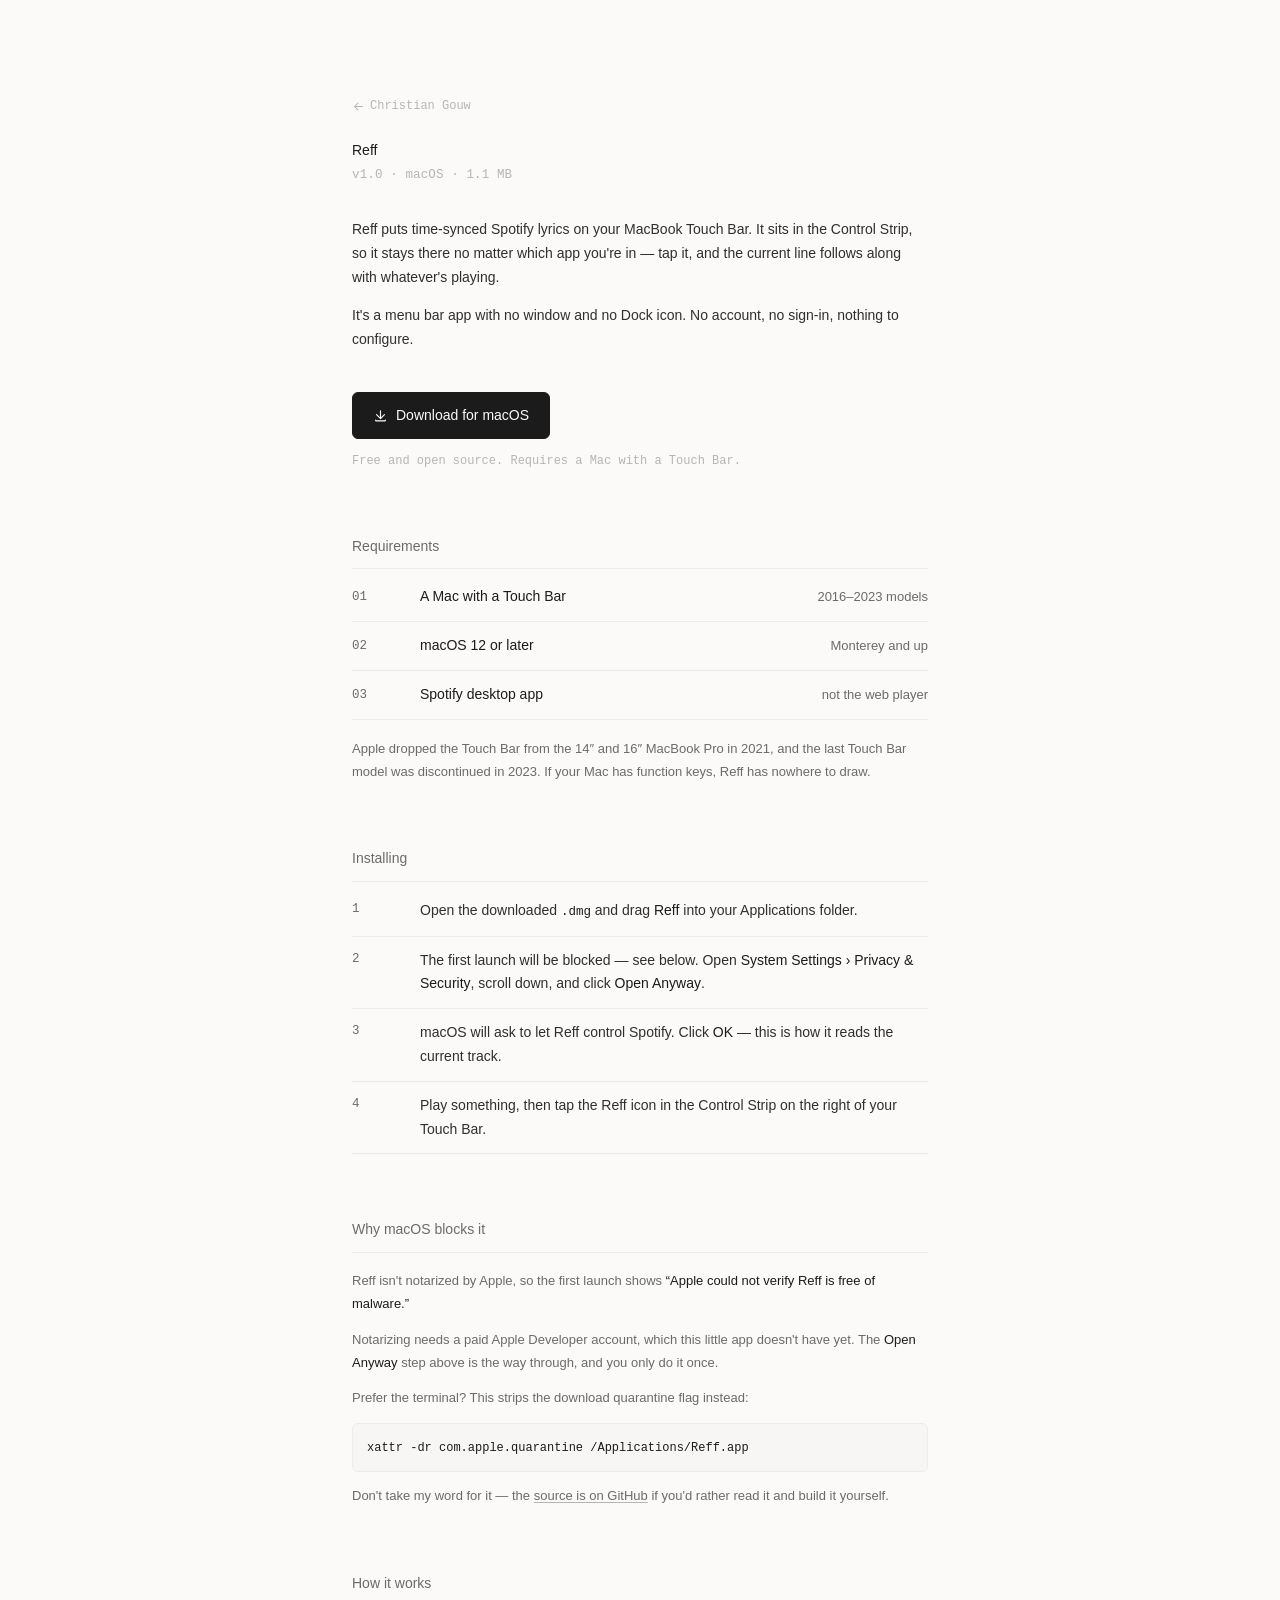
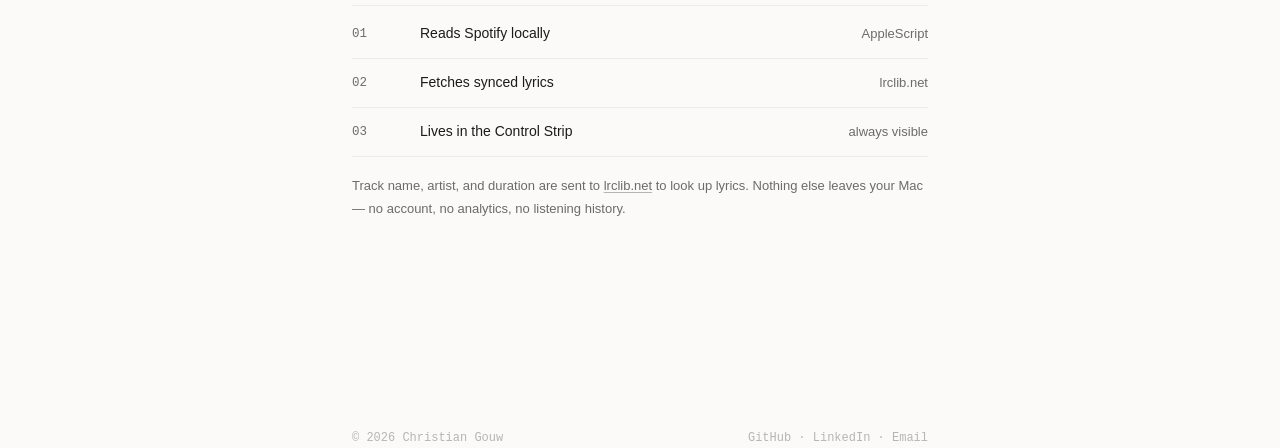
==== reff/index.html @ d60e0611 "feat: add /reff download page for the Touch Bar lyrics app Adds a landing page at /reff that serves " ====
<!doctype html>
<html lang="en">
  <head>
    <meta charset="UTF-8" />
    <meta name="viewport" content="width=device-width, initial-scale=1.0" />
    <title>Reff — Spotify lyrics on your MacBook Touch Bar</title>
    <meta
      name="description"
      content="Reff is a tiny macOS menu bar app that shows time-synced Spotify lyrics on your MacBook Touch Bar. Free download, no account needed."
    />
    <meta name="robots" content="index, follow" />
    <link rel="canonical" href="https://cehaaa.github.io/reff/" />

    <link rel="icon" href="/favicon.ico" sizes="any" />
    <link
      rel="icon"
      type="image/png"
      sizes="32x32"
      href="/assets/images/favicon-32.png"
    />
    <link rel="apple-touch-icon" href="/assets/images/apple-touch-icon.png" />
    <link rel="manifest" href="/site.webmanifest" />
    <meta name="theme-color" content="#fbfaf8" />

    <meta property="og:type" content="website" />
    <meta property="og:url" content="https://cehaaa.github.io/reff/" />
    <meta
      property="og:title"
      content="Reff — Spotify lyrics on your MacBook Touch Bar"
    />
    <meta
      property="og:description"
      content="A tiny macOS menu bar app that shows time-synced Spotify lyrics on your MacBook Touch Bar."
    />
    <meta
      property="og:image"
      content="https://cehaaa.github.io/assets/images/og-image.png"
    />
    <meta property="og:image:width" content="1200" />
    <meta property="og:image:height" content="630" />
    <meta name="twitter:card" content="summary_large_image" />
    <meta
      name="twitter:title"
      content="Reff — Spotify lyrics on your MacBook Touch Bar"
    />
    <meta
      name="twitter:description"
      content="A tiny macOS menu bar app that shows time-synced Spotify lyrics on your MacBook Touch Bar."
    />
    <meta
      name="twitter:image"
      content="https://cehaaa.github.io/assets/images/og-image.png"
    />

    <link rel="preconnect" href="https://api.fontshare.com" />
    <link rel="preconnect" href="https://fonts.googleapis.com" />
    <link rel="preconnect" href="https://fonts.gstatic.com" crossorigin />
    <link
      rel="preload"
      as="style"
      href="https://api.fontshare.com/v2/css?f[]=switzer@400,500,600&display=swap"
    />
    <link
      rel="preload"
      as="style"
      href="https://fonts.googleapis.com/css2?family=JetBrains+Mono:wght@400;500&display=swap"
    />
    <noscript>
      <link
        rel="stylesheet"
        href="https://api.fontshare.com/v2/css?f[]=switzer@400,500,600&display=swap"
      />
      <link
        rel="stylesheet"
        href="https://fonts.googleapis.com/css2?family=JetBrains+Mono:wght@400;500&display=swap"
      />
    </noscript>
    <link rel="stylesheet" href="/assets/css/style.css" />
    <link rel="stylesheet" href="/assets/css/reff.css" />

    <!-- google tag (ga.js) -->
    <script
      async
      src="https://www.googletagmanager.com/gtag/js?id=G-DT6Z4EZ3HE"
    ></script>
    <script src="/assets/js/ga.js" defer></script>
  </head>
  <body>
    <main>
      <div class="fade-in">
        <header>
          <div class="container intro">
            <a class="back-link" href="/">
              <svg viewBox="0 0 20 20" fill="currentColor" aria-hidden="true">
                <path
                  fill-rule="evenodd"
                  d="M17 10a.75.75 0 0 1-.75.75H5.612l4.158 3.96a.75.75 0 1 1-1.04 1.08l-5.5-5.25a.75.75 0 0 1 0-1.08l5.5-5.25a.75.75 0 1 1 1.04 1.08L5.612 9.25H16.25A.75.75 0 0 1 17 10Z"
                  clip-rule="evenodd"
                />
              </svg>
              Christian Gouw
            </a>
            <h1 class="name">Reff</h1>
            <p class="updated">v1.0 &middot; macOS &middot; 1.1 MB</p>
          </div>
        </header>

        <section>
          <div class="container bio">
            <p>
              Reff puts time-synced Spotify lyrics on your MacBook Touch Bar. It
              sits in the Control Strip, so it stays there no matter which app
              you're in &mdash; tap it, and the current line follows along with
              whatever's playing.
            </p>
            <p>
              It's a menu bar app with no window and no Dock icon. No account,
              no sign-in, nothing to configure.
            </p>
          </div>
        </section>

        <section>
          <div class="container">
            <div class="download">
              <a class="download-button" href="/reff/Reff-1.0.dmg" download>
                <svg viewBox="0 0 20 20" fill="currentColor" aria-hidden="true">
                  <path
                    fill-rule="evenodd"
                    d="M10 3a.75.75 0 0 1 .75.75v8.638l3.96-4.158a.75.75 0 1 1 1.08 1.04l-5.25 5.5a.75.75 0 0 1-1.08 0l-5.25-5.5a.75.75 0 1 1 1.08-1.04l3.96 4.158V3.75A.75.75 0 0 1 10 3Z"
                    clip-rule="evenodd"
                  />
                  <path
                    d="M3.5 15.25a.75.75 0 0 1 .75.75v.25h11.5V16a.75.75 0 0 1 1.5 0v.5A1.5 1.5 0 0 1 15.75 18H4.25a1.5 1.5 0 0 1-1.5-1.5V16a.75.75 0 0 1 .75-.75Z"
                  />
                </svg>
                Download for macOS
              </a>
              <p class="download-note">
                Free and open source. Requires a Mac with a Touch Bar.
              </p>
            </div>
          </div>
        </section>

        <section>
          <div class="container list-section">
            <header class="list-header">
              <h2>Requirements</h2>
            </header>

            <ul class="entry-list entry-list-group entry-list-wrap">
              <li class="entry">
                <div class="entry-wrapper">
                  <span class="entry-meta">01</span>
                  <span class="entry-main">
                    <span class="entry-label">A Mac with a Touch Bar</span>
                  </span>
                  <span class="entry-detail">2016&ndash;2023 models</span>
                </div>
              </li>
              <li class="entry">
                <div class="entry-wrapper">
                  <span class="entry-meta">02</span>
                  <span class="entry-main">
                    <span class="entry-label">macOS 12 or later</span>
                  </span>
                  <span class="entry-detail">Monterey and up</span>
                </div>
              </li>
              <li class="entry">
                <div class="entry-wrapper">
                  <span class="entry-meta">03</span>
                  <span class="entry-main">
                    <span class="entry-label">Spotify desktop app</span>
                  </span>
                  <span class="entry-detail">not the web player</span>
                </div>
              </li>
            </ul>

            <p class="section-note">
              Apple dropped the Touch Bar from the 14&Prime; and 16&Prime;
              MacBook Pro in 2021, and the last Touch Bar model was discontinued
              in 2023. If your Mac has function keys, Reff has nowhere to draw.
            </p>
          </div>
        </section>

        <section>
          <div class="container list-section">
            <header class="list-header">
              <h2>Installing</h2>
            </header>

            <ol class="steps">
              <li>
                <span class="step-num">1</span>
                <span class="step-body">
                  Open the downloaded <code>.dmg</code> and drag
                  <strong>Reff</strong> into your Applications folder.
                </span>
              </li>
              <li>
                <span class="step-num">2</span>
                <span class="step-body">
                  The first launch will be blocked &mdash; see below. Open
                  <strong>System Settings &rsaquo; Privacy &amp; Security</strong>,
                  scroll down, and click <strong>Open Anyway</strong>.
                </span>
              </li>
              <li>
                <span class="step-num">3</span>
                <span class="step-body">
                  macOS will ask to let Reff control Spotify. Click
                  <strong>OK</strong> &mdash; this is how it reads the current
                  track.
                </span>
              </li>
              <li>
                <span class="step-num">4</span>
                <span class="step-body">
                  Play something, then tap the Reff icon in the Control Strip on
                  the right of your Touch Bar.
                </span>
              </li>
            </ol>
          </div>
        </section>

        <section>
          <div class="container list-section">
            <header class="list-header">
              <h2>Why macOS blocks it</h2>
            </header>

            <div class="callout">
              <p>
                Reff isn't notarized by Apple, so the first launch shows
                <em>&ldquo;Apple could not verify Reff is free of
                malware.&rdquo;</em>
              </p>
              <p>
                Notarizing needs a paid Apple Developer account, which this
                little app doesn't have yet. The
                <strong>Open Anyway</strong> step above is the way through, and
                you only do it once.
              </p>
              <p>
                Prefer the terminal? This strips the download quarantine flag
                instead:
              </p>
              <pre><code>xattr -dr com.apple.quarantine /Applications/Reff.app</code></pre>
              <p class="callout-foot">
                Don't take my word for it &mdash; the
                <a
                  href="https://github.com/cehaaa"
                  target="_blank"
                  rel="noopener noreferrer"
                  >source is on GitHub</a
                >
                if you'd rather read it and build it yourself.
              </p>
            </div>
          </div>
        </section>

        <section>
          <div class="container list-section">
            <header class="list-header">
              <h2>How it works</h2>
            </header>

            <ul class="entry-list entry-list-group entry-list-wrap">
              <li class="entry">
                <div class="entry-wrapper">
                  <span class="entry-meta">01</span>
                  <span class="entry-main">
                    <span class="entry-label">Reads Spotify locally</span>
                  </span>
                  <span class="entry-detail">AppleScript</span>
                </div>
              </li>
              <li class="entry">
                <div class="entry-wrapper">
                  <span class="entry-meta">02</span>
                  <span class="entry-main">
                    <span class="entry-label">Fetches synced lyrics</span>
                  </span>
                  <span class="entry-detail">lrclib.net</span>
                </div>
              </li>
              <li class="entry">
                <div class="entry-wrapper">
                  <span class="entry-meta">03</span>
                  <span class="entry-main">
                    <span class="entry-label">Lives in the Control Strip</span>
                  </span>
                  <span class="entry-detail">always visible</span>
                </div>
              </li>
            </ul>

            <p class="section-note">
              Track name, artist, and duration are sent to
              <a
                href="https://lrclib.net"
                target="_blank"
                rel="noopener noreferrer"
                >lrclib.net</a
              >
              to look up lyrics. Nothing else leaves your Mac &mdash; no
              account, no analytics, no listening history.
            </p>
          </div>
        </section>
      </div>
    </main>

    <footer class="site-footer">
      <div class="container">
        <span>&copy; 2026 Christian Gouw</span>
        <span
          ><a
            href="https://github.com/cehaaa"
            target="_blank"
            rel="noopener noreferrer"
            >GitHub</a
          >
          &middot;
          <a
            href="https://linkedin.com/in/christianchristiann"
            target="_blank"
            rel="noopener noreferrer"
            >LinkedIn</a
          >
          &middot;
          <a href="mailto:christiangouw168@gmail.com">Email</a></span
        >
      </div>
    </footer>

    <script src="/assets/js/reff-schema.js"></script>
  </body>
</html>
---- assets/css/style.css ----
:root {
  --text-primary: #1b1b1b;
  --text-secondary: #6b6b6b;
  --text-tertiary: #b5b5b5;

  --border-line: #ececec;
  --border-subtle: rgba(0, 0, 0, 0.06);

  --bg-page: #fbfaf8;

  --font-sans:
    "Switzer", -apple-system, BlinkMacSystemFont, "Segoe UI", sans-serif;
  --font-mono:
    "JetBrains Mono", ui-monospace, "SFMono-Regular", Menlo, monospace;

  --ease-out: cubic-bezier(0.215, 0.61, 0.355, 1);
}

* {
  margin: 0;
  padding: 0;
  box-sizing: border-box;
}

html {
  -webkit-font-smoothing: antialiased;
  -moz-osx-font-smoothing: grayscale;
}

body {
  margin: 0;
  background: var(--bg-page);
  color: var(--text-primary);
  font-family: var(--font-sans);
  font-size: 14px;
  line-height: 1.7;
}

.container {
  max-width: 640px;
  margin: 0 auto;
  padding: 0 32px;
}

@media (max-width: 640px) {
  .container {
    padding: 0 20px;
  }
}

.fade-in {
  padding: 6rem 0;
  animation: fadeIn 0.6s var(--ease-out) both;
}

@keyframes fadeIn {
  from {
    opacity: 0;
    transform: translateY(4px);
  }
  to {
    opacity: 1;
    transform: translateY(0);
  }
}

.site-nav {
  display: flex;
  gap: 16px;
  margin-top: 0.6rem;
}
.site-nav a {
  color: var(--text-secondary);
  text-decoration: none;
  font-size: 13px;
}
.site-nav a:hover {
  color: var(--text-primary);
}

.intro {
  display: flex;
  flex-direction: column;
  gap: 0;
  margin-bottom: 2rem;
}

.name {
  margin: 0;
  font-weight: 500;
  color: var(--text-primary);
  font-size: 1em;
}

.updated {
  margin: 0.15rem 0 0;
  color: var(--text-tertiary);
  font-family: var(--font-mono);
  font-size: 12.5px;
  letter-spacing: 0.01em;
}

.bio {
  display: flex;
  flex-direction: column;
  gap: 0.9rem;
}
.bio p {
  margin: 0;
  color: #2f2f2f;
}
.bio a {
  color: var(--text-primary);
  text-decoration: underline;
  text-decoration-color: var(--text-tertiary);
  text-underline-offset: 2px;
  transition: text-decoration-color 0.15s var(--ease-out);
}
.bio a:hover {
  text-decoration-color: var(--text-primary);
}

.list-section {
  margin-top: 4rem;
}
.list-header {
  padding-bottom: 0.6rem;
  border-bottom: 1px solid var(--border-line);
  margin-bottom: 0.25rem;
}
.list-header h2 {
  margin: 0;
  font-size: 14px;
  font-weight: 500;
  color: var(--text-secondary);
}

.entry-list {
  list-style: none;
  margin: 0;
  padding: 0;
}
/* Dims only the row's content, not the divider line, so the list keeps its
   full-strength hairlines even while siblings are deemphasized on hover. */
.entry-list-group:hover .entry-wrapper {
  opacity: 0.4;
}
.entry-list-group .entry-wrapper:hover {
  opacity: 1 !important;
}
.entry {
  border-bottom: 1px solid var(--border-subtle);
}
.entry-wrapper {
  display: grid;
  grid-template-columns: 52px 1fr auto;
  align-items: center;
  gap: 16px;
  min-height: 48px;
  padding: 12px 0;
  text-decoration: none;
  color: inherit;
  transition: opacity 0.2s ease-out;
}
.entry-meta {
  font-family: var(--font-mono);
  font-size: 12.5px;
  color: var(--text-secondary);
  font-variant-numeric: tabular-nums;
}
.entry-main {
  position: relative;
  display: flex;
  align-items: center;
  gap: 8px;
  min-width: 0;
}
.entry-label {
  overflow: hidden;
  text-overflow: ellipsis;
  white-space: nowrap;
  color: var(--text-primary);
}
.entry-detail {
  flex-shrink: 0;
  font-size: 13px;
  color: var(--text-secondary);
  text-align: right;
  white-space: nowrap;
}
.entry-detail svg {
  width: 14px;
  height: 14px;
  flex-shrink: 0;
  color: var(--text-secondary);
  opacity: 0;
  transform: translateX(-4px);
  transition:
    transform 0.2s ease-out,
    opacity 0.2s ease-out;
}
.entry-wrapper:hover .entry-detail svg {
  opacity: 1;
  transform: translateX(0);
}

.site-footer {
  margin-top: 5rem;
  padding: 2rem 0 0;
}
.site-footer .container {
  display: flex;
  flex-wrap: wrap;
  justify-content: space-between;
  gap: 0.5rem;
  color: var(--text-tertiary);
  font-family: var(--font-mono);
  font-size: 12px;
}
.site-footer a {
  color: var(--text-tertiary);
  text-decoration: none;
}
.site-footer a:hover {
  color: var(--text-primary);
}

@media (prefers-reduced-motion: reduce) {
  .fade-in,
  .entry-wrapper,
  .bio a {
    transition: none !important;
    animation: none !important;
  }
}
---- assets/css/reff.css ----
.back-link {
  display: inline-flex;
  align-items: center;
  gap: 5px;
  align-self: flex-start;
  margin-bottom: 1.4rem;
  color: var(--text-tertiary);
  text-decoration: none;
  font-family: var(--font-mono);
  font-size: 12px;
  transition: color 0.15s var(--ease-out);
}
.back-link:hover {
  color: var(--text-primary);
}
.back-link svg {
  width: 13px;
  height: 13px;
  flex-shrink: 0;
  transform: translateX(0);
  transition: transform 0.2s var(--ease-out);
}
.back-link:hover svg {
  transform: translateX(-2px);
}

.download {
  margin-top: 2.5rem;
}
.download-button {
  display: inline-flex;
  align-items: center;
  gap: 8px;
  padding: 11px 20px;
  border: 1px solid var(--text-primary);
  border-radius: 6px;
  background: var(--text-primary);
  color: var(--bg-page);
  text-decoration: none;
  font-size: 14px;
  font-weight: 500;
  transition:
    opacity 0.15s var(--ease-out),
    transform 0.15s var(--ease-out);
}
.download-button:hover {
  opacity: 0.86;
}
.download-button:active {
  transform: scale(0.985);
}
.download-button svg {
  width: 15px;
  height: 15px;
  flex-shrink: 0;
}
.download-note {
  margin: 0.7rem 0 0;
  color: var(--text-tertiary);
  font-family: var(--font-mono);
  font-size: 12px;
}

.section-note {
  margin: 1.1rem 0 0;
  color: var(--text-secondary);
  font-size: 13px;
  line-height: 1.75;
}
.section-note a {
  color: var(--text-secondary);
  text-decoration: underline;
  text-decoration-color: var(--text-tertiary);
  text-underline-offset: 2px;
}
.section-note a:hover {
  color: var(--text-primary);
}

.steps {
  list-style: none;
  margin: 0.35rem 0 0;
  padding: 0;
}
.steps li {
  display: grid;
  grid-template-columns: 52px 1fr;
  gap: 16px;
  align-items: start;
  padding: 12px 0;
  border-bottom: 1px solid var(--border-subtle);
}
.step-num {
  font-family: var(--font-mono);
  font-size: 12.5px;
  color: var(--text-secondary);
  font-variant-numeric: tabular-nums;
}
.step-body {
  color: #2f2f2f;
}
.step-body strong {
  font-weight: 500;
  color: var(--text-primary);
}
.step-body code {
  font-family: var(--font-mono);
  font-size: 12.5px;
  color: var(--text-primary);
}

.callout {
  margin-top: 1.1rem;
  display: flex;
  flex-direction: column;
  gap: 0.8rem;
}
.callout p {
  margin: 0;
  color: var(--text-secondary);
  font-size: 13px;
  line-height: 1.75;
}
.callout strong {
  font-weight: 500;
  color: var(--text-primary);
}
.callout em {
  font-style: normal;
  color: var(--text-primary);
}
.callout pre {
  margin: 0;
  padding: 12px 14px;
  overflow-x: auto;
  border: 1px solid var(--border-line);
  border-radius: 6px;
  background: rgba(0, 0, 0, 0.015);
}
.callout pre code {
  font-family: var(--font-mono);
  font-size: 12px;
  color: var(--text-primary);
  white-space: pre;
}
.callout-foot a {
  color: var(--text-secondary);
  text-decoration: underline;
  text-decoration-color: var(--text-tertiary);
  text-underline-offset: 2px;
}
.callout-foot a:hover {
  color: var(--text-primary);
}

@media (max-width: 640px) {
  .steps li {
    grid-template-columns: 32px 1fr;
    gap: 12px;
  }

  /* The shared .entry-label truncates with an ellipsis, which suits the short
     labels on the home page but clips these longer ones. Let them wrap and drop
     the trailing detail onto its own line instead. */
  .entry-list-wrap .entry-wrapper {
    grid-template-columns: 32px 1fr;
    gap: 2px 12px;
    align-items: start;
  }
  .entry-list-wrap .entry-label {
    overflow: visible;
    white-space: normal;
  }
  .entry-list-wrap .entry-detail {
    grid-column: 2;
    text-align: left;
    white-space: normal;
    color: var(--text-tertiary);
    font-size: 12px;
  }
}

@media (prefers-reduced-motion: reduce) {
  .back-link,
  .back-link svg,
  .download-button {
    transition: none !important;
  }
}
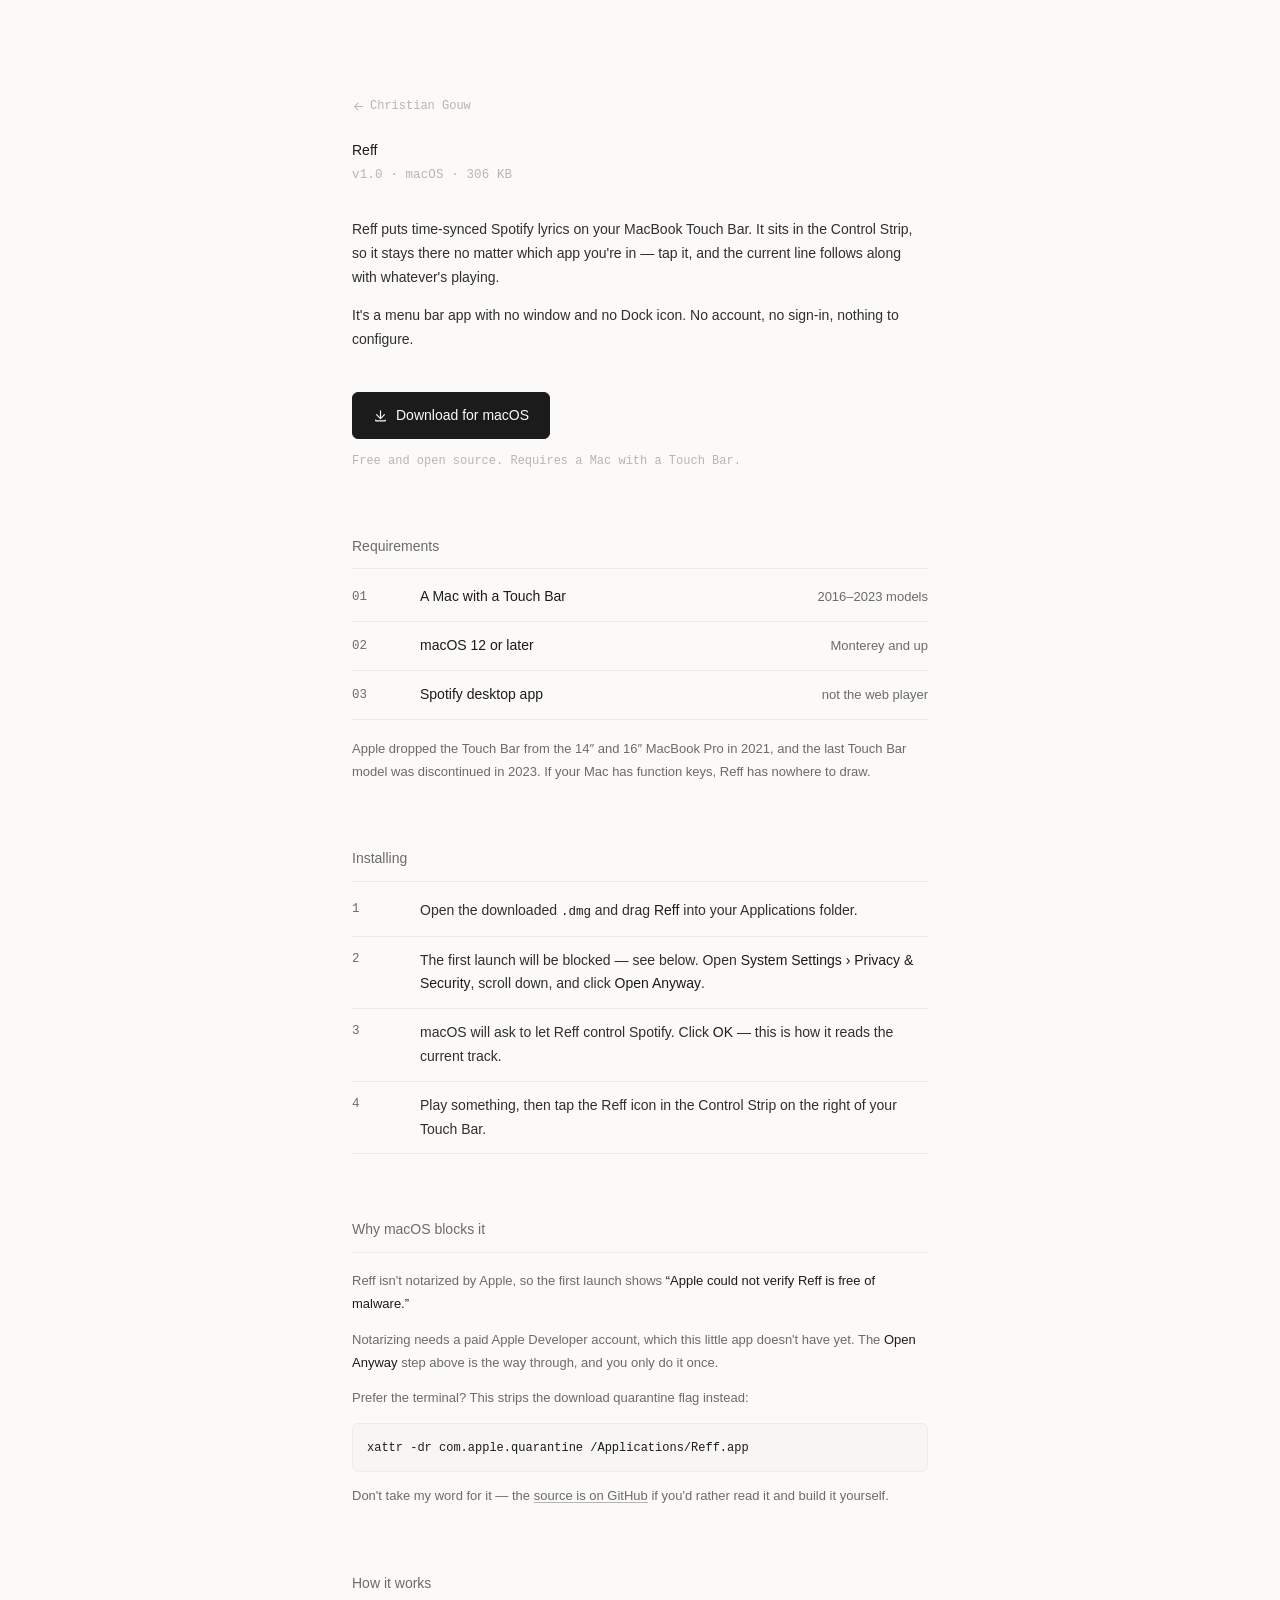
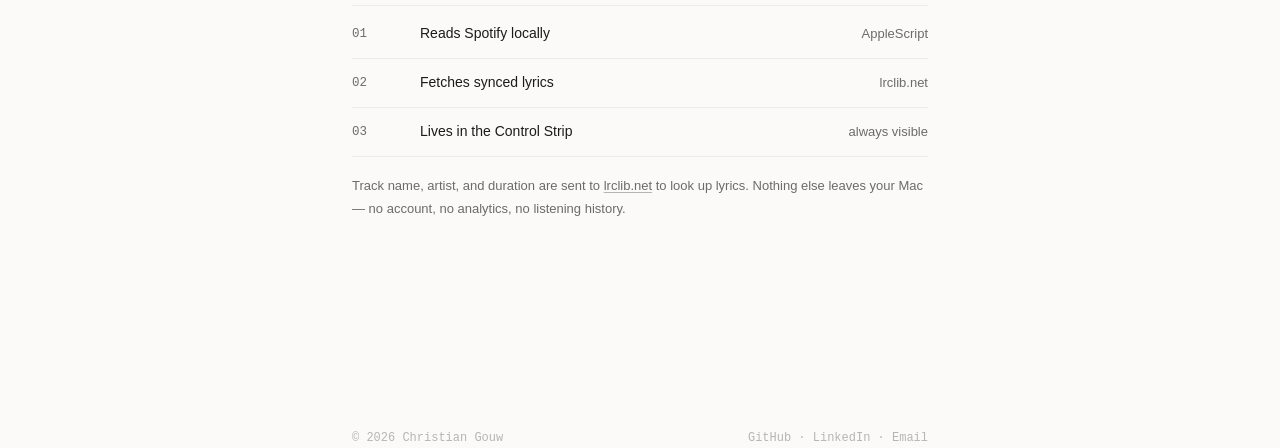
==== commit bec4fce6: "chore: refresh the Reff disk image with the app icon The committed dmg predated the icon, so downloa" ====
--- a/reff/index.html
+++ b/reff/index.html
@@ -11,15 +11,15 @@
     <meta name="robots" content="index, follow" />
     <link rel="canonical" href="https://cehaaa.github.io/reff/" />
 
-    <link rel="icon" href="/favicon.ico" sizes="any" />
+    <link rel="icon" href="../favicon.ico" sizes="any" />
     <link
       rel="icon"
       type="image/png"
       sizes="32x32"
-      href="/assets/images/favicon-32.png"
-    />
-    <link rel="apple-touch-icon" href="/assets/images/apple-touch-icon.png" />
-    <link rel="manifest" href="/site.webmanifest" />
+      href="../assets/images/favicon-32.png"
+    />
+    <link rel="apple-touch-icon" href="../assets/images/apple-touch-icon.png" />
+    <link rel="manifest" href="../site.webmanifest" />
     <meta name="theme-color" content="#fbfaf8" />
 
     <meta property="og:type" content="website" />
@@ -75,22 +75,22 @@
         href="https://fonts.googleapis.com/css2?family=JetBrains+Mono:wght@400;500&display=swap"
       />
     </noscript>
-    <link rel="stylesheet" href="/assets/css/style.css" />
-    <link rel="stylesheet" href="/assets/css/reff.css" />
+    <link rel="stylesheet" href="../assets/css/style.css" />
+    <link rel="stylesheet" href="../assets/css/reff.css" />
 
     <!-- google tag (ga.js) -->
     <script
       async
       src="https://www.googletagmanager.com/gtag/js?id=G-DT6Z4EZ3HE"
     ></script>
-    <script src="/assets/js/ga.js" defer></script>
+    <script src="../assets/js/ga.js" defer></script>
   </head>
   <body>
     <main>
       <div class="fade-in">
         <header>
           <div class="container intro">
-            <a class="back-link" href="/">
+            <a class="back-link" href="../index.html">
               <svg viewBox="0 0 20 20" fill="currentColor" aria-hidden="true">
                 <path
                   fill-rule="evenodd"
@@ -101,7 +101,7 @@
               Christian Gouw
             </a>
             <h1 class="name">Reff</h1>
-            <p class="updated">v1.0 &middot; macOS &middot; 1.1 MB</p>
+            <p class="updated">v1.0 &middot; macOS &middot; 306 KB</p>
           </div>
         </header>
 
@@ -123,7 +123,7 @@
         <section>
           <div class="container">
             <div class="download">
-              <a class="download-button" href="/reff/Reff-1.0.dmg" download>
+              <a class="download-button" href="Reff-1.0.dmg" download>
                 <svg viewBox="0 0 20 20" fill="currentColor" aria-hidden="true">
                   <path
                     fill-rule="evenodd"
@@ -205,8 +205,9 @@
                 <span class="step-num">2</span>
                 <span class="step-body">
                   The first launch will be blocked &mdash; see below. Open
-                  <strong>System Settings &rsaquo; Privacy &amp; Security</strong>,
-                  scroll down, and click <strong>Open Anyway</strong>.
+                  <strong
+                    >System Settings &rsaquo; Privacy &amp; Security</strong
+                  >, scroll down, and click <strong>Open Anyway</strong>.
                 </span>
               </li>
               <li>
@@ -237,8 +238,10 @@
             <div class="callout">
               <p>
                 Reff isn't notarized by Apple, so the first launch shows
-                <em>&ldquo;Apple could not verify Reff is free of
-                malware.&rdquo;</em>
+                <em
+                  >&ldquo;Apple could not verify Reff is free of
+                  malware.&rdquo;</em
+                >
               </p>
               <p>
                 Notarizing needs a paid Apple Developer account, which this
@@ -340,6 +343,6 @@
       </div>
     </footer>
 
-    <script src="/assets/js/reff-schema.js"></script>
+    <script src="../assets/js/reff-schema.js"></script>
   </body>
 </html>
--- a/assets/css/style.css
+++ b/assets/css/style.css
@@ -118,6 +118,70 @@
 }
 .bio a:hover {
   text-decoration-color: var(--text-primary);
+}
+
+.app-card {
+  display: flex;
+  align-items: center;
+  justify-content: space-between;
+  gap: 20px;
+  margin-top: 2.5rem;
+  padding: 16px 18px;
+  border: 1px solid var(--border-line);
+  border-radius: 8px;
+  background: rgba(0, 0, 0, 0.015);
+  color: inherit;
+  text-decoration: none;
+  transition:
+    border-color 0.18s var(--ease-out),
+    background 0.18s var(--ease-out);
+}
+.app-card:hover {
+  border-color: #dcdcdc;
+  background: rgba(0, 0, 0, 0.028);
+}
+.app-card-body {
+  display: flex;
+  flex-direction: column;
+  min-width: 0;
+}
+.app-card-title {
+  font-weight: 500;
+  color: var(--text-primary);
+}
+.app-card-desc {
+  color: var(--text-secondary);
+  font-size: 13px;
+}
+.app-card-cta {
+  display: inline-flex;
+  align-items: center;
+  gap: 6px;
+  flex-shrink: 0;
+  padding: 7px 14px;
+  border-radius: 6px;
+  background: var(--text-primary);
+  color: var(--bg-page);
+  font-size: 13px;
+  font-weight: 500;
+}
+.app-card-cta svg {
+  width: 13px;
+  height: 13px;
+  flex-shrink: 0;
+  transform: translateX(0);
+  transition: transform 0.2s var(--ease-out);
+}
+.app-card:hover .app-card-cta svg {
+  transform: translateX(2px);
+}
+
+@media (max-width: 640px) {
+  .app-card {
+    align-items: flex-start;
+    flex-direction: column;
+    gap: 14px;
+  }
 }
 
 .list-section {
@@ -228,7 +292,9 @@
 @media (prefers-reduced-motion: reduce) {
   .fade-in,
   .entry-wrapper,
-  .bio a {
+  .bio a,
+  .app-card,
+  .app-card-cta svg {
     transition: none !important;
     animation: none !important;
   }
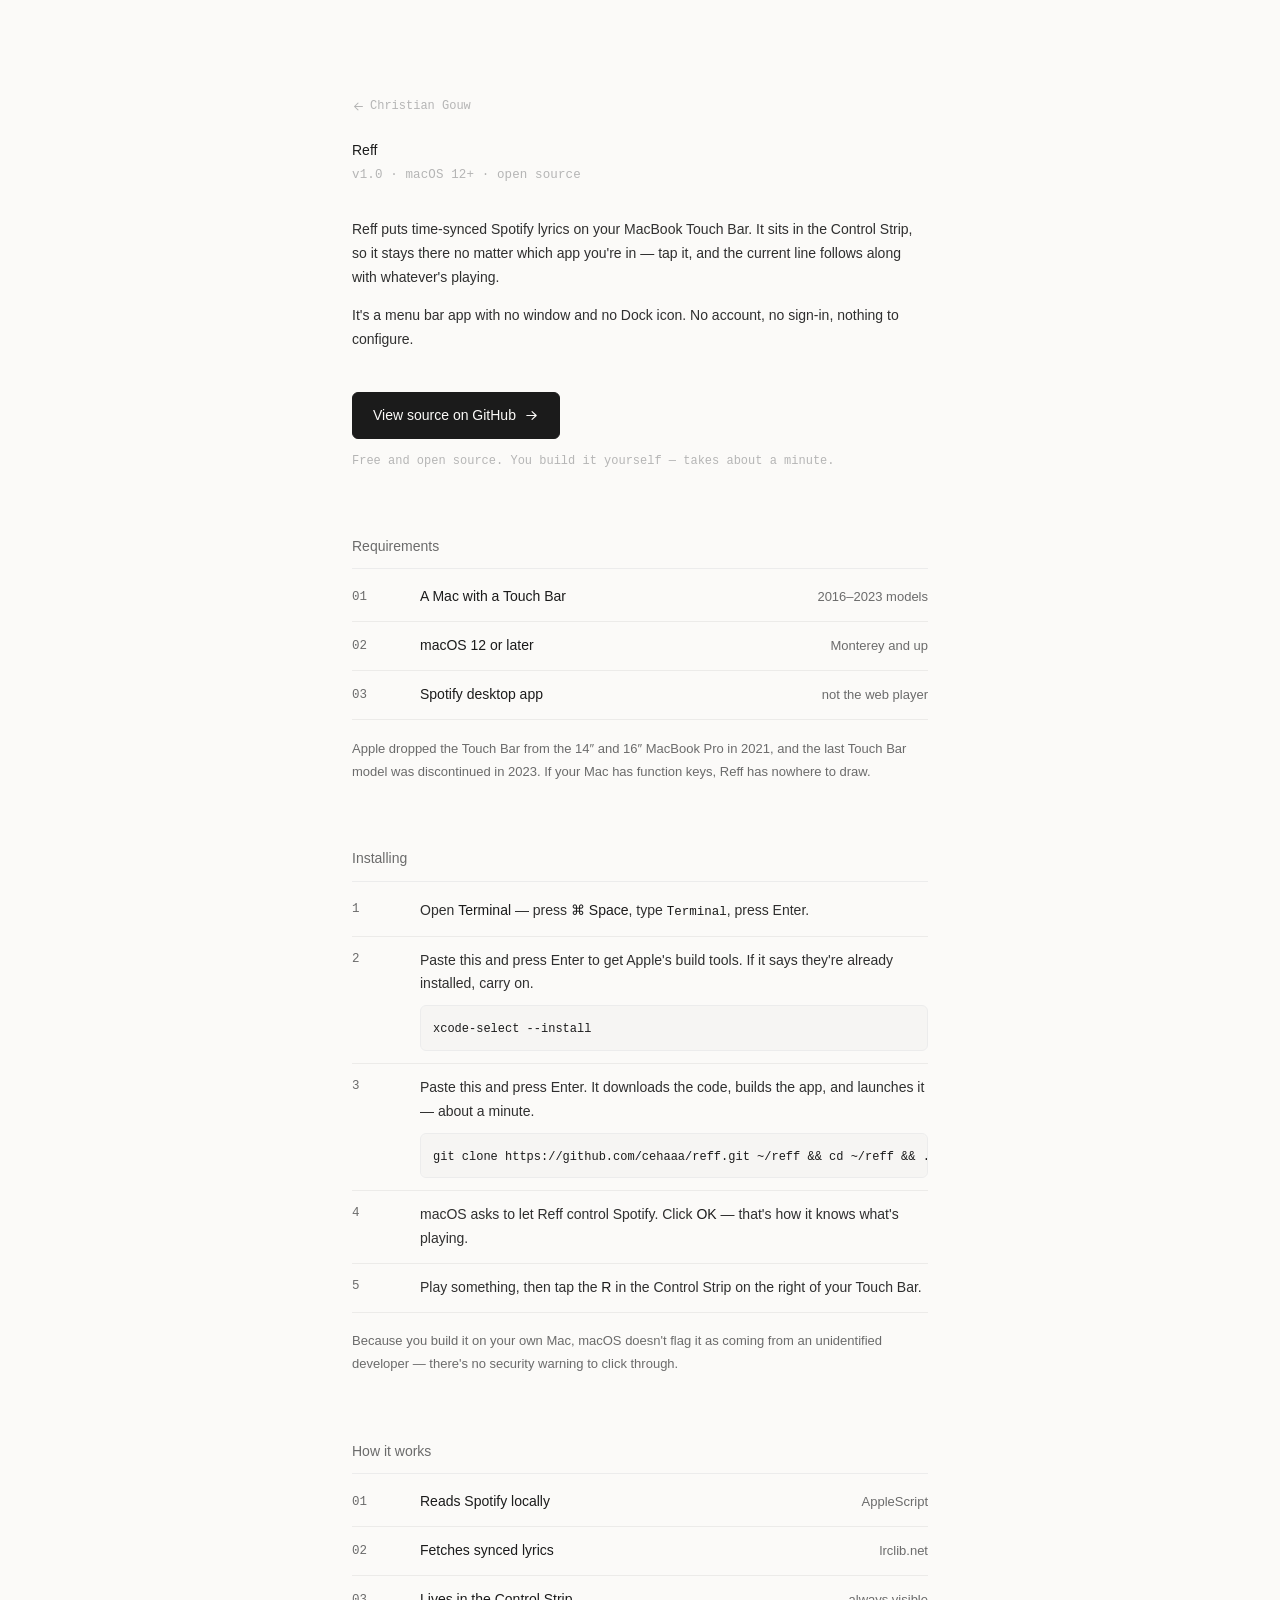
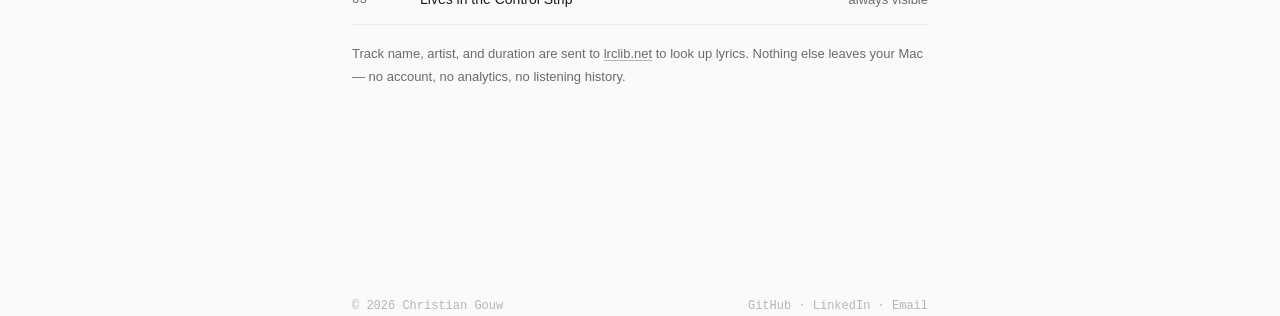
==== commit dde52b9b: "refactor: point people at the source instead of a binary download Drops the disk image in favour of " ====
--- a/reff/index.html
+++ b/reff/index.html
@@ -101,7 +101,7 @@
               Christian Gouw
             </a>
             <h1 class="name">Reff</h1>
-            <p class="updated">v1.0 &middot; macOS &middot; 306 KB</p>
+            <p class="updated">v1.0 &middot; macOS 12+ &middot; open source</p>
           </div>
         </header>
 
@@ -123,21 +123,24 @@
         <section>
           <div class="container">
             <div class="download">
-              <a class="download-button" href="Reff-1.0.dmg" download>
+              <a
+                class="download-button"
+                href="https://github.com/cehaaa/reff"
+                target="_blank"
+                rel="noopener noreferrer"
+              >
+                View source on GitHub
                 <svg viewBox="0 0 20 20" fill="currentColor" aria-hidden="true">
                   <path
                     fill-rule="evenodd"
-                    d="M10 3a.75.75 0 0 1 .75.75v8.638l3.96-4.158a.75.75 0 1 1 1.08 1.04l-5.25 5.5a.75.75 0 0 1-1.08 0l-5.25-5.5a.75.75 0 1 1 1.08-1.04l3.96 4.158V3.75A.75.75 0 0 1 10 3Z"
+                    d="M3 10a.75.75 0 0 1 .75-.75h10.638L10.23 5.29a.75.75 0 1 1 1.04-1.08l5.5 5.25a.75.75 0 0 1 0 1.08l-5.5 5.25a.75.75 0 1 1-1.04-1.08l4.158-3.96H3.75A.75.75 0 0 1 3 10Z"
                     clip-rule="evenodd"
                   />
-                  <path
-                    d="M3.5 15.25a.75.75 0 0 1 .75.75v.25h11.5V16a.75.75 0 0 1 1.5 0v.5A1.5 1.5 0 0 1 15.75 18H4.25a1.5 1.5 0 0 1-1.5-1.5V16a.75.75 0 0 1 .75-.75Z"
-                  />
                 </svg>
-                Download for macOS
               </a>
               <p class="download-note">
-                Free and open source. Requires a Mac with a Touch Bar.
+                Free and open source. You build it yourself &mdash; takes about a
+                minute.
               </p>
             </div>
           </div>
@@ -197,74 +200,51 @@
               <li>
                 <span class="step-num">1</span>
                 <span class="step-body">
-                  Open the downloaded <code>.dmg</code> and drag
-                  <strong>Reff</strong> into your Applications folder.
+                  Open <strong>Terminal</strong> &mdash; press
+                  <strong>&#8984; Space</strong>, type
+                  <code>Terminal</code>, press Enter.
                 </span>
               </li>
               <li>
                 <span class="step-num">2</span>
                 <span class="step-body">
-                  The first launch will be blocked &mdash; see below. Open
-                  <strong
-                    >System Settings &rsaquo; Privacy &amp; Security</strong
-                  >, scroll down, and click <strong>Open Anyway</strong>.
+                  Paste this and press Enter to get Apple's build tools. If it
+                  says they're already installed, carry on.
+                  <span class="step-code"
+                    ><code>xcode-select --install</code></span
+                  >
                 </span>
               </li>
               <li>
                 <span class="step-num">3</span>
                 <span class="step-body">
-                  macOS will ask to let Reff control Spotify. Click
-                  <strong>OK</strong> &mdash; this is how it reads the current
-                  track.
+                  Paste this and press Enter. It downloads the code, builds the
+                  app, and launches it &mdash; about a minute.
+                  <!-- prettier-ignore -->
+                  <span class="step-code"><code>git clone https://github.com/cehaaa/reff.git ~/reff &amp;&amp; cd ~/reff &amp;&amp; ./scripts/build-app.sh &amp;&amp; cp -R dist/Reff.app /Applications/ &amp;&amp; open /Applications/Reff.app</code></span>
                 </span>
               </li>
               <li>
                 <span class="step-num">4</span>
                 <span class="step-body">
-                  Play something, then tap the Reff icon in the Control Strip on
-                  the right of your Touch Bar.
+                  macOS asks to let Reff control Spotify. Click
+                  <strong>OK</strong> &mdash; that's how it knows what's playing.
+                </span>
+              </li>
+              <li>
+                <span class="step-num">5</span>
+                <span class="step-body">
+                  Play something, then tap the <strong>R</strong> in the Control
+                  Strip on the right of your Touch Bar.
                 </span>
               </li>
             </ol>
-          </div>
-        </section>
-
-        <section>
-          <div class="container list-section">
-            <header class="list-header">
-              <h2>Why macOS blocks it</h2>
-            </header>
-
-            <div class="callout">
-              <p>
-                Reff isn't notarized by Apple, so the first launch shows
-                <em
-                  >&ldquo;Apple could not verify Reff is free of
-                  malware.&rdquo;</em
-                >
-              </p>
-              <p>
-                Notarizing needs a paid Apple Developer account, which this
-                little app doesn't have yet. The
-                <strong>Open Anyway</strong> step above is the way through, and
-                you only do it once.
-              </p>
-              <p>
-                Prefer the terminal? This strips the download quarantine flag
-                instead:
-              </p>
-              <pre><code>xattr -dr com.apple.quarantine /Applications/Reff.app</code></pre>
-              <p class="callout-foot">
-                Don't take my word for it &mdash; the
-                <a
-                  href="https://github.com/cehaaa"
-                  target="_blank"
-                  rel="noopener noreferrer"
-                  >source is on GitHub</a
-                >
-                if you'd rather read it and build it yourself.
-              </p>
-            </div>
+
+            <p class="section-note">
+              Because you build it on your own Mac, macOS doesn't flag it as
+              coming from an unidentified developer &mdash; there's no security
+              warning to click through.
+            </p>
           </div>
         </section>
 
--- a/assets/css/reff.css
+++ b/assets/css/reff.css
@@ -98,6 +98,10 @@
 }
 .step-body {
   color: #2f2f2f;
+  /* Grid items default to min-width:auto, so a long unwrapped command inside
+     .step-code would widen the column and push the page sideways instead of
+     scrolling within its own box. */
+  min-width: 0;
 }
 .step-body strong {
   font-weight: 500;
@@ -107,6 +111,25 @@
   font-family: var(--font-mono);
   font-size: 12.5px;
   color: var(--text-primary);
+}
+
+/* Terminal command inside an install step. nowrap rather than pre, so the
+   newlines used to keep the HTML readable collapse to single spaces and the
+   command still copies as one line. */
+.step-code {
+  display: block;
+  margin-top: 9px;
+  padding: 10px 12px;
+  overflow-x: auto;
+  border: 1px solid var(--border-line);
+  border-radius: 6px;
+  background: rgba(0, 0, 0, 0.02);
+}
+.step-code code {
+  font-family: var(--font-mono);
+  font-size: 12px;
+  color: var(--text-primary);
+  white-space: nowrap;
 }
 
 .callout {
